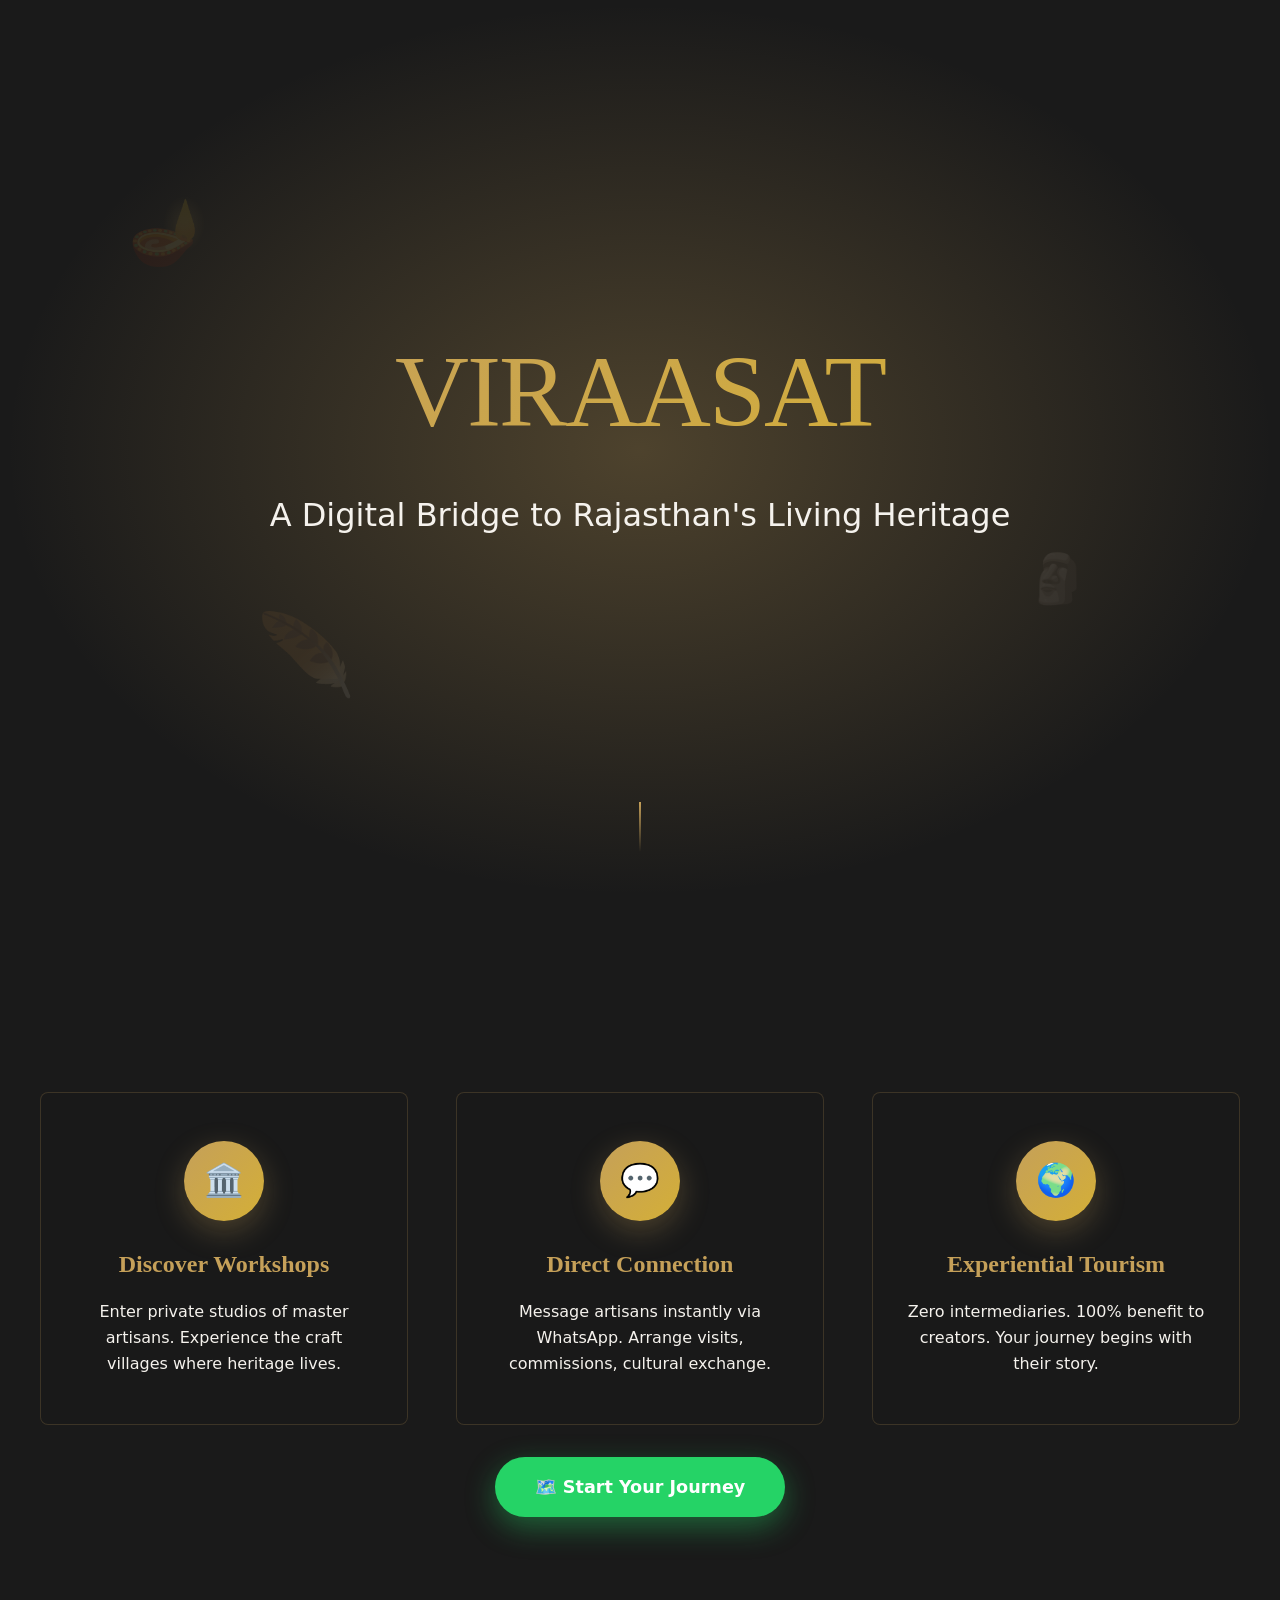
==== index.html @ e7fd5d52 "Add initial HTML structure for VIRAASAT website Initial commit of the VIRAASAT website, featuring a " ====
<!DOCTYPE html>
<html lang="en">
<head>
    <meta charset="UTF-8">
    <meta name="viewport" content="width=device-width, initial-scale=1.0">
    <title>VIRAASAT - Rajasthan's Living Heritage</title>
    
    <!-- PWA Manifest -->
    <link rel="manifest" href="data:application/manifest+json,{
        'name': 'VIRAASAT',
        'short_name': 'VIRAASAT',
        'description': 'A Digital Bridge to Rajasthan’s Living Heritage',
        'start_url': '/',
        'display': 'standalone',
        'background_color': '#1A1A1A',
        'theme_color': '#C5A059',
        'icons': [{
            'src': '[data-uri]',
            'sizes': '192x192',
            'type': 'image/svg+xml'
        }]
    }">
    
    <style>
        :root {
            --obsidian-black: #1A1A1A;
            --burnished-gold: #C5A059;
            --bone-white: #F5F2ED;
            --gold-glow: rgba(197, 160, 89, 0.3);
        }

        * {
            margin: 0;
            padding: 0;
            box-sizing: border-box;
        }

        body {
            font-family: -apple-system, BlinkMacSystemFont, 'Segoe UI', 'Inter', system-ui, sans-serif;
            background: var(--obsidian-black);
            color: var(--bone-white);
            line-height: 1.6;
            overflow-x: hidden;
        }

        /* Hero Section */
        .hero {
            height: 100vh;
            position: relative;
            display: flex;
            align-items: center;
            justify-content: center;
            text-align: center;
            background: radial-gradient(ellipse at center, var(--gold-glow) 0%, transparent 70%);
        }

        .hero-content {
            max-width: 900px;
            padding: 2rem;
            animation: fadeInUp 1.5s ease-out;
        }

        .hero h1 {
            font-family: 'Playfair Display', Georgia, serif;
            font-size: clamp(3.5rem, 8vw, 7rem);
            font-weight: 400;
            background: linear-gradient(135deg, var(--burnished-gold) 0%, #D4AF37 100%);
            -webkit-background-clip: text;
            -webkit-text-fill-color: transparent;
            background-clip: text;
            margin-bottom: 1rem;
            letter-spacing: -0.02em;
        }

        .hero-subtitle {
            font-size: clamp(1.2rem, 3vw, 2rem);
            font-weight: 300;
            opacity: 0.9;
            margin-bottom: 3rem;
            animation: fadeInUp 1.5s ease-out 0.3s both;
        }

        /* Floating Artifacts */
        .artifact {
            position: absolute;
            opacity: 0.1;
            animation: float 20s infinite linear;
        }

        .artifact:nth-child(1) { top: 20%; left: 10%; animation-delay: 0s; }
        .artifact:nth-child(2) { top: 60%; right: 15%; animation-delay: -10s; }
        .artifact:nth-child(3) { bottom: 20%; left: 20%; animation-delay: -5s; }

        /* CTA Section */
        .cta-section {
            padding: 8rem 2rem;
            text-align: center;
            background: var(--obsidian-black);
        }

        .cta-grid {
            display: grid;
            grid-template-columns: repeat(auto-fit, minmax(300px, 1fr));
            gap: 3rem;
            max-width: 1200px;
            margin: 0 auto;
            margin-top: 4rem;
        }

        .cta-card {
            background: rgba(26, 26, 26, 0.7);
            backdrop-filter: blur(20px);
            border: 1px solid rgba(197, 160, 89, 0.2);
            padding: 3rem 2rem;
            border-radius: 8px;
            transition: all 0.4s cubic-bezier(0.25, 0.46, 0.45, 0.94);
            position: relative;
            overflow: hidden;
        }

        .cta-card::before {
            content: '';
            position: absolute;
            top: 0;
            left: -100%;
            width: 100%;
            height: 100%;
            background: linear-gradient(90deg, transparent, var(--gold-glow), transparent);
            transition: left 0.6s;
        }

        .cta-card:hover::before {
            left: 100%;
        }

        .cta-card:hover {
            transform: translateY(-10px);
            border-color: var(--burnished-gold);
            box-shadow: 0 20px 40px rgba(197, 160, 89, 0.15);
        }

        .cta-icon {
            width: 80px;
            height: 80px;
            background: linear-gradient(135deg, var(--burnished-gold), #D4AF37);
            border-radius: 50%;
            display: flex;
            align-items: center;
            justify-content: center;
            margin: 0 auto 1.5rem;
            font-size: 2rem;
            box-shadow: 0 10px 30px rgba(197, 160, 89, 0.3);
        }

        .cta-card h3 {
            font-family: 'Playfair Display', serif;
            font-size: 1.5rem;
            color: var(--burnished-gold);
            margin-bottom: 1rem;
        }

        /* WhatsApp Button */
        .whatsapp-btn {
            display: inline-flex;
            align-items: center;
            gap: 0.75rem;
            background: #25D366;
            color: white;
            padding: 1rem 2.5rem;
            border-radius: 50px;
            font-weight: 600;
            font-size: 1.1rem;
            text-decoration: none;
            margin-top: 2rem;
            transition: all 0.3s ease;
            box-shadow: 0 10px 30px rgba(37, 211, 102, 0.4);
        }

        .whatsapp-btn:hover {
            transform: translateY(-3px);
            box-shadow: 0 15px 40px rgba(37, 211, 102, 0.6);
        }

        /* Scroll Indicator */
        .scroll-indicator {
            position: absolute;
            bottom: 3rem;
            left: 50%;
            transform: translateX(-50%);
            width: 2px;
            height: 50px;
            background: linear-gradient(to bottom, var(--burnished-gold), transparent);
            animation: scrollPulse 2s infinite;
        }

        /* Animations */
        @keyframes fadeInUp {
            from {
                opacity: 0;
                transform: translateY(50px);
            }
            to {
                opacity: 1;
                transform: translateY(0);
            }
        }

        @keyframes float {
            0%, 100% { transform: translateY(0px) rotate(0deg); }
            33% { transform: translateY(-20px) rotate(2deg); }
            66% { transform: translateY(-10px) rotate(-1deg); }
        }

        @keyframes scrollPulse {
            0%, 100% { opacity: 0.4; transform: translateX(-50%) scaleY(1); }
            50% { opacity: 1; transform: translateX(-50%) scaleY(1.2); }
        }

        /* Responsive */
        @media (max-width: 768px) {
            .hero h1 { font-size: 3.5rem; }
            .cta-grid { grid-template-columns: 1fr; }
            .cta-card { padding: 2rem 1.5rem; }
        }

        /* PWA Install Prompt */
        .install-prompt {
            position: fixed;
            bottom: 20px;
            left: 50%;
            transform: translateX(-50%);
            background: var(--obsidian-black);
            color: var(--bone-white);
            padding: 1rem 2rem;
            border-radius: 50px;
            border: 1px solid var(--burnished-gold);
            display: none;
            align-items: center;
            gap: 1rem;
            z-index: 1000;
            backdrop-filter: blur(20px);
        }
    </style>
</head>
<body>
    <!-- Floating Artifacts -->
    <div class="artifact" style="font-size: 4rem;">🪔</div>
    <div class="artifact" style="font-size: 3rem;">🗿</div>
    <div class="artifact" style="font-size: 5rem;">🪶</div>

    <!-- Hero Section -->
    <section class="hero">
        <div class="hero-content">
            <h1>VIRAASAT</h1>
            <p class="hero-subtitle">
                A Digital Bridge to Rajasthan's Living Heritage
            </p>
            <div class="scroll-indicator"></div>
        </div>
    </section>

    <!-- CTA Section -->
    <section class="cta-section">
        <div class="cta-grid">
            <div class="cta-card">
                <div class="cta-icon">🏛️</div>
                <h3>Discover Workshops</h3>
                <p>Enter private studios of master artisans. Experience the craft villages where heritage lives.</p>
            </div>
            <div class="cta-card">
                <div class="cta-icon">💬</div>
                <h3>Direct Connection</h3>
                <p>Message artisans instantly via WhatsApp. Arrange visits, commissions, cultural exchange.</p>
            </div>
            <div class="cta-card">
                <div class="cta-icon">🌍</div>
                <h3>Experiential Tourism</h3>
                <p>Zero intermediaries. 100% benefit to creators. Your journey begins with their story.</p>
            </div>
        </div>
        
        <a href="https://wa.me/919999999999?text=I%20found%20you%20through%20VIRAASAT%20-%20I'd%20love%20to%20visit%20your%20workshop!" 
           class="whatsapp-btn" target="_blank">
            🗺️ Start Your Journey
        </a>
    </section>

    <!-- PWA Install Prompt -->
    <div class="install-prompt" id="installPrompt">
        <span>📱 Install VIRAASAT for offline access</span>
        <button onclick="dismissInstall()">✕</button>
    </div>

    <script>
        // PWA Service Worker Registration
        if ('serviceWorker' in navigator) {
            window.addEventListener('load', () => {
                navigator.serviceWorker.register('[data-uri]').catch(console.error);
        }

        // PWA Install Prompt
        let deferredPrompt;
        window.addEventListener('beforeinstallprompt', (e) => {
            e.preventDefault();
            deferredPrompt = e;
            document.getElementById('installPrompt').style.display = 'flex';
        });

        function dismissInstall() {
            document.getElementById('installPrompt').style.display = 'none';
            deferredPrompt = null;
        }

        // Smooth scrolling for anchor links
        document.querySelectorAll('a[href^="#"]').forEach(anchor => {
            anchor.addEventListener('click', function (e) {
                e.preventDefault();
                document.querySelector(this.getAttribute('href')).scrollIntoView({
                    behavior: 'smooth'
                });
            });
        });

        // Parallax effect on scroll
        window.addEventListener('scroll', () => {
            const scrolled = window.pageYOffset;
            const artifacts = document.querySelectorAll('.artifact');
            artifacts.forEach((artifact, i) => {
                const speed = (i + 1) * 0.5;
                artifact.style.transform = `translateY(${scrolled * speed}px)`;
            });
        });
    </script>
</body>
</html>
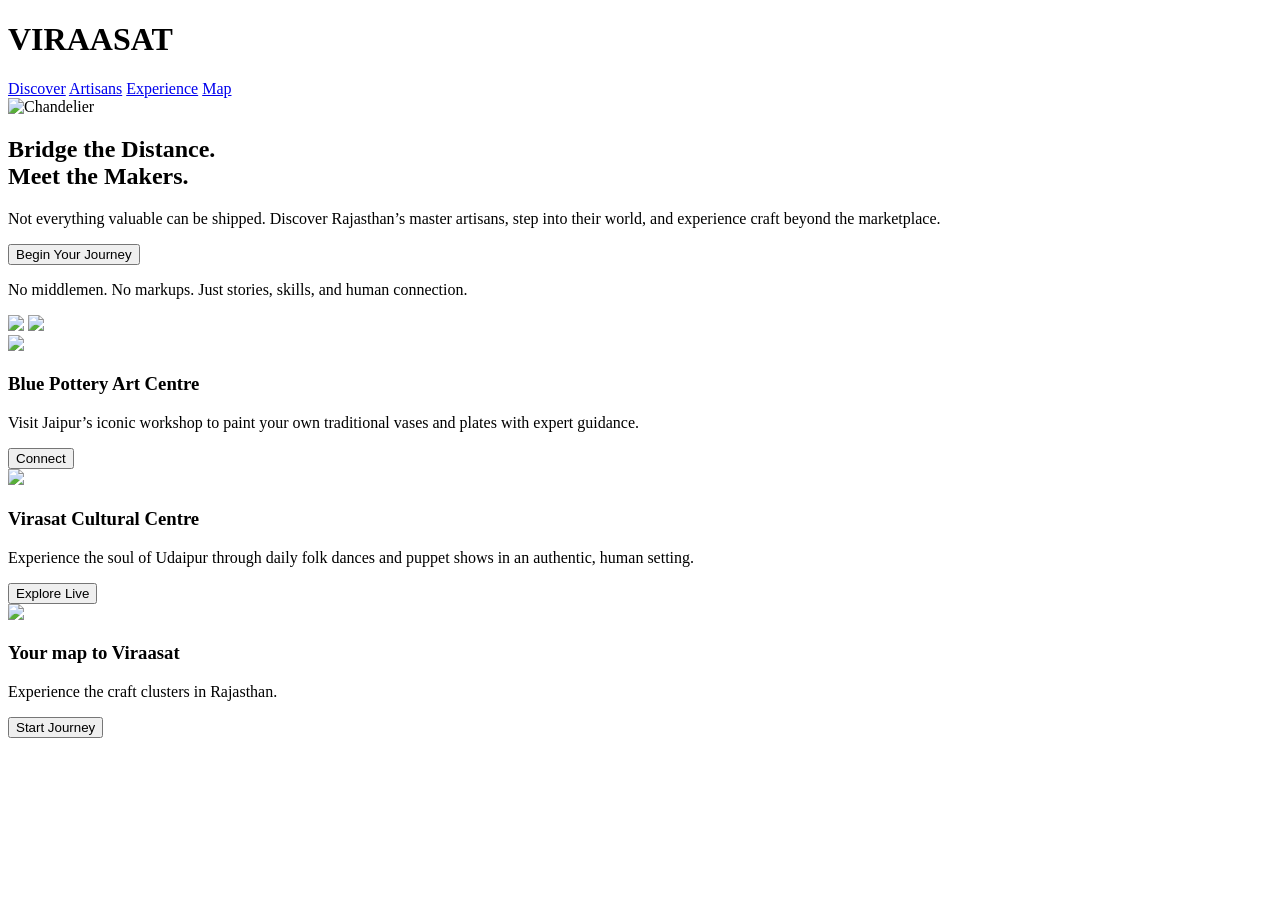
==== commit 22907899: "Clean up index.html structure and content Refactor index.html to streamline structure and improve re" ====
--- a/index.html
+++ b/index.html
@@ -1,335 +1,76 @@
 <!DOCTYPE html>
 <html lang="en">
 <head>
-    <meta charset="UTF-8">
-    <meta name="viewport" content="width=device-width, initial-scale=1.0">
-    <title>VIRAASAT - Rajasthan's Living Heritage</title>
-    
-    <!-- PWA Manifest -->
-    <link rel="manifest" href="data:application/manifest+json,{
-        'name': 'VIRAASAT',
-        'short_name': 'VIRAASAT',
-        'description': 'A Digital Bridge to Rajasthan’s Living Heritage',
-        'start_url': '/',
-        'display': 'standalone',
-        'background_color': '#1A1A1A',
-        'theme_color': '#C5A059',
-        'icons': [{
-            'src': '[data-uri]',
-            'sizes': '192x192',
-            'type': 'image/svg+xml'
-        }]
-    }">
-    
-    <style>
-        :root {
-            --obsidian-black: #1A1A1A;
-            --burnished-gold: #C5A059;
-            --bone-white: #F5F2ED;
-            --gold-glow: rgba(197, 160, 89, 0.3);
-        }
+  <meta charset="UTF-8">
+  <title>VIRAASAT</title>
 
-        * {
-            margin: 0;
-            padding: 0;
-            box-sizing: border-box;
-        }
+  <link href="https://fonts.googleapis.com/css2?family=Playfair+Display&family=Inter&display=swap" rel="stylesheet">
+  <link rel="stylesheet" href="style.css">
+</head>
 
-        body {
-            font-family: -apple-system, BlinkMacSystemFont, 'Segoe UI', 'Inter', system-ui, sans-serif;
-            background: var(--obsidian-black);
-            color: var(--bone-white);
-            line-height: 1.6;
-            overflow-x: hidden;
-        }
+<body>
 
-        /* Hero Section */
-        .hero {
-            height: 100vh;
-            position: relative;
-            display: flex;
-            align-items: center;
-            justify-content: center;
-            text-align: center;
-            background: radial-gradient(ellipse at center, var(--gold-glow) 0%, transparent 70%);
-        }
+<header>
+  <h1>VIRAASAT</h1>
 
-        .hero-content {
-            max-width: 900px;
-            padding: 2rem;
-            animation: fadeInUp 1.5s ease-out;
-        }
+  <nav>
+    <a href="#" class="active">Discover</a>
+    <a href="artisans.html">Artisans</a>
+    <a href="#">Experience</a>
+    <a href="#">Map</a>
+  </nav>
+</header>
 
-        .hero h1 {
-            font-family: 'Playfair Display', Georgia, serif;
-            font-size: clamp(3.5rem, 8vw, 7rem);
-            font-weight: 400;
-            background: linear-gradient(135deg, var(--burnished-gold) 0%, #D4AF37 100%);
-            -webkit-background-clip: text;
-            -webkit-text-fill-color: transparent;
-            background-clip: text;
-            margin-bottom: 1rem;
-            letter-spacing: -0.02em;
-        }
+<section class="hero" id="discover">
+  <div class="chandelier-layer">
+    <img src="images/chandelier.png" alt="Chandelier">
+  </div>
 
-        .hero-subtitle {
-            font-size: clamp(1.2rem, 3vw, 2rem);
-            font-weight: 300;
-            opacity: 0.9;
-            margin-bottom: 3rem;
-            animation: fadeInUp 1.5s ease-out 0.3s both;
-        }
+  <div class="hero-text">
+    <h2>Bridge the Distance.<br>Meet the Makers.</h2>
+    <p>
+      Not everything valuable can be shipped. Discover Rajasthan’s master artisans,
+      step into their world, and experience craft beyond the marketplace.
+    </p>
+    <button>Begin Your Journey</button>
+    <p class="tagline">
+      No middlemen. No markups. Just stories, skills, and human connection.
+    </p>
+  </div>
 
-        /* Floating Artifacts */
-        .artifact {
-            position: absolute;
-            opacity: 0.1;
-            animation: float 20s infinite linear;
-        }
+  <div class="hero-images">
+    <img src="images/elephant.jpg" class="img-main">
+    <img src="images/riverfront.jpg" class="img-overlay">
+  </div>
+</section>
 
-        .artifact:nth-child(1) { top: 20%; left: 10%; animation-delay: 0s; }
-        .artifact:nth-child(2) { top: 60%; right: 15%; animation-delay: -10s; }
-        .artifact:nth-child(3) { bottom: 20%; left: 20%; animation-delay: -5s; }
+<section class="cards" id="artisans">
 
-        /* CTA Section */
-        .cta-section {
-            padding: 8rem 2rem;
-            text-align: center;
-            background: var(--obsidian-black);
-        }
+  <div class="card">
+    <img src="images/thebluepottery.png" class="card-img">
+	
+	<h3>Blue Pottery Art Centre</h3>
+    <p>Visit Jaipur’s iconic workshop to paint your own traditional vases and plates with expert guidance.</p>
+    <button onclick="location.href='artisans.html'">Connect</button>
+  </div>
 
-        .cta-grid {
-            display: grid;
-            grid-template-columns: repeat(auto-fit, minmax(300px, 1fr));
-            gap: 3rem;
-            max-width: 1200px;
-            margin: 0 auto;
-            margin-top: 4rem;
-        }
+  <div class="card">
+    <img src="images/puppets.png" class="card-img">
+	
+	<h3>Virasat Cultural Centre</h3>
+    <p>Experience the soul of Udaipur through daily folk dances and puppet shows in an authentic, human setting.</p>
+    <button onclick="location.href='artisans.html'">Explore Live</button>
+  </div>
 
-        .cta-card {
-            background: rgba(26, 26, 26, 0.7);
-            backdrop-filter: blur(20px);
-            border: 1px solid rgba(197, 160, 89, 0.2);
-            padding: 3rem 2rem;
-            border-radius: 8px;
-            transition: all 0.4s cubic-bezier(0.25, 0.46, 0.45, 0.94);
-            position: relative;
-            overflow: hidden;
-        }
+  <div class="card">
+    <img src="images/map.png" class="card-img">
+	
+	<h3>Your map to Viraasat</h3>
+    <p>Experience the craft clusters in Rajasthan.</p>
+    <button>Start Journey</button>
+  </div>
 
-        .cta-card::before {
-            content: '';
-            position: absolute;
-            top: 0;
-            left: -100%;
-            width: 100%;
-            height: 100%;
-            background: linear-gradient(90deg, transparent, var(--gold-glow), transparent);
-            transition: left 0.6s;
-        }
+</section>
 
-        .cta-card:hover::before {
-            left: 100%;
-        }
-
-        .cta-card:hover {
-            transform: translateY(-10px);
-            border-color: var(--burnished-gold);
-            box-shadow: 0 20px 40px rgba(197, 160, 89, 0.15);
-        }
-
-        .cta-icon {
-            width: 80px;
-            height: 80px;
-            background: linear-gradient(135deg, var(--burnished-gold), #D4AF37);
-            border-radius: 50%;
-            display: flex;
-            align-items: center;
-            justify-content: center;
-            margin: 0 auto 1.5rem;
-            font-size: 2rem;
-            box-shadow: 0 10px 30px rgba(197, 160, 89, 0.3);
-        }
-
-        .cta-card h3 {
-            font-family: 'Playfair Display', serif;
-            font-size: 1.5rem;
-            color: var(--burnished-gold);
-            margin-bottom: 1rem;
-        }
-
-        /* WhatsApp Button */
-        .whatsapp-btn {
-            display: inline-flex;
-            align-items: center;
-            gap: 0.75rem;
-            background: #25D366;
-            color: white;
-            padding: 1rem 2.5rem;
-            border-radius: 50px;
-            font-weight: 600;
-            font-size: 1.1rem;
-            text-decoration: none;
-            margin-top: 2rem;
-            transition: all 0.3s ease;
-            box-shadow: 0 10px 30px rgba(37, 211, 102, 0.4);
-        }
-
-        .whatsapp-btn:hover {
-            transform: translateY(-3px);
-            box-shadow: 0 15px 40px rgba(37, 211, 102, 0.6);
-        }
-
-        /* Scroll Indicator */
-        .scroll-indicator {
-            position: absolute;
-            bottom: 3rem;
-            left: 50%;
-            transform: translateX(-50%);
-            width: 2px;
-            height: 50px;
-            background: linear-gradient(to bottom, var(--burnished-gold), transparent);
-            animation: scrollPulse 2s infinite;
-        }
-
-        /* Animations */
-        @keyframes fadeInUp {
-            from {
-                opacity: 0;
-                transform: translateY(50px);
-            }
-            to {
-                opacity: 1;
-                transform: translateY(0);
-            }
-        }
-
-        @keyframes float {
-            0%, 100% { transform: translateY(0px) rotate(0deg); }
-            33% { transform: translateY(-20px) rotate(2deg); }
-            66% { transform: translateY(-10px) rotate(-1deg); }
-        }
-
-        @keyframes scrollPulse {
-            0%, 100% { opacity: 0.4; transform: translateX(-50%) scaleY(1); }
-            50% { opacity: 1; transform: translateX(-50%) scaleY(1.2); }
-        }
-
-        /* Responsive */
-        @media (max-width: 768px) {
-            .hero h1 { font-size: 3.5rem; }
-            .cta-grid { grid-template-columns: 1fr; }
-            .cta-card { padding: 2rem 1.5rem; }
-        }
-
-        /* PWA Install Prompt */
-        .install-prompt {
-            position: fixed;
-            bottom: 20px;
-            left: 50%;
-            transform: translateX(-50%);
-            background: var(--obsidian-black);
-            color: var(--bone-white);
-            padding: 1rem 2rem;
-            border-radius: 50px;
-            border: 1px solid var(--burnished-gold);
-            display: none;
-            align-items: center;
-            gap: 1rem;
-            z-index: 1000;
-            backdrop-filter: blur(20px);
-        }
-    </style>
-</head>
-<body>
-    <!-- Floating Artifacts -->
-    <div class="artifact" style="font-size: 4rem;">🪔</div>
-    <div class="artifact" style="font-size: 3rem;">🗿</div>
-    <div class="artifact" style="font-size: 5rem;">🪶</div>
-
-    <!-- Hero Section -->
-    <section class="hero">
-        <div class="hero-content">
-            <h1>VIRAASAT</h1>
-            <p class="hero-subtitle">
-                A Digital Bridge to Rajasthan's Living Heritage
-            </p>
-            <div class="scroll-indicator"></div>
-        </div>
-    </section>
-
-    <!-- CTA Section -->
-    <section class="cta-section">
-        <div class="cta-grid">
-            <div class="cta-card">
-                <div class="cta-icon">🏛️</div>
-                <h3>Discover Workshops</h3>
-                <p>Enter private studios of master artisans. Experience the craft villages where heritage lives.</p>
-            </div>
-            <div class="cta-card">
-                <div class="cta-icon">💬</div>
-                <h3>Direct Connection</h3>
-                <p>Message artisans instantly via WhatsApp. Arrange visits, commissions, cultural exchange.</p>
-            </div>
-            <div class="cta-card">
-                <div class="cta-icon">🌍</div>
-                <h3>Experiential Tourism</h3>
-                <p>Zero intermediaries. 100% benefit to creators. Your journey begins with their story.</p>
-            </div>
-        </div>
-        
-        <a href="https://wa.me/919999999999?text=I%20found%20you%20through%20VIRAASAT%20-%20I'd%20love%20to%20visit%20your%20workshop!" 
-           class="whatsapp-btn" target="_blank">
-            🗺️ Start Your Journey
-        </a>
-    </section>
-
-    <!-- PWA Install Prompt -->
-    <div class="install-prompt" id="installPrompt">
-        <span>📱 Install VIRAASAT for offline access</span>
-        <button onclick="dismissInstall()">✕</button>
-    </div>
-
-    <script>
-        // PWA Service Worker Registration
-        if ('serviceWorker' in navigator) {
-            window.addEventListener('load', () => {
-                navigator.serviceWorker.register('[data-uri]').catch(console.error);
-        }
-
-        // PWA Install Prompt
-        let deferredPrompt;
-        window.addEventListener('beforeinstallprompt', (e) => {
-            e.preventDefault();
-            deferredPrompt = e;
-            document.getElementById('installPrompt').style.display = 'flex';
-        });
-
-        function dismissInstall() {
-            document.getElementById('installPrompt').style.display = 'none';
-            deferredPrompt = null;
-        }
-
-        // Smooth scrolling for anchor links
-        document.querySelectorAll('a[href^="#"]').forEach(anchor => {
-            anchor.addEventListener('click', function (e) {
-                e.preventDefault();
-                document.querySelector(this.getAttribute('href')).scrollIntoView({
-                    behavior: 'smooth'
-                });
-            });
-        });
-
-        // Parallax effect on scroll
-        window.addEventListener('scroll', () => {
-            const scrolled = window.pageYOffset;
-            const artifacts = document.querySelectorAll('.artifact');
-            artifacts.forEach((artifact, i) => {
-                const speed = (i + 1) * 0.5;
-                artifact.style.transform = `translateY(${scrolled * speed}px)`;
-            });
-        });
-    </script>
 </body>
 </html>
